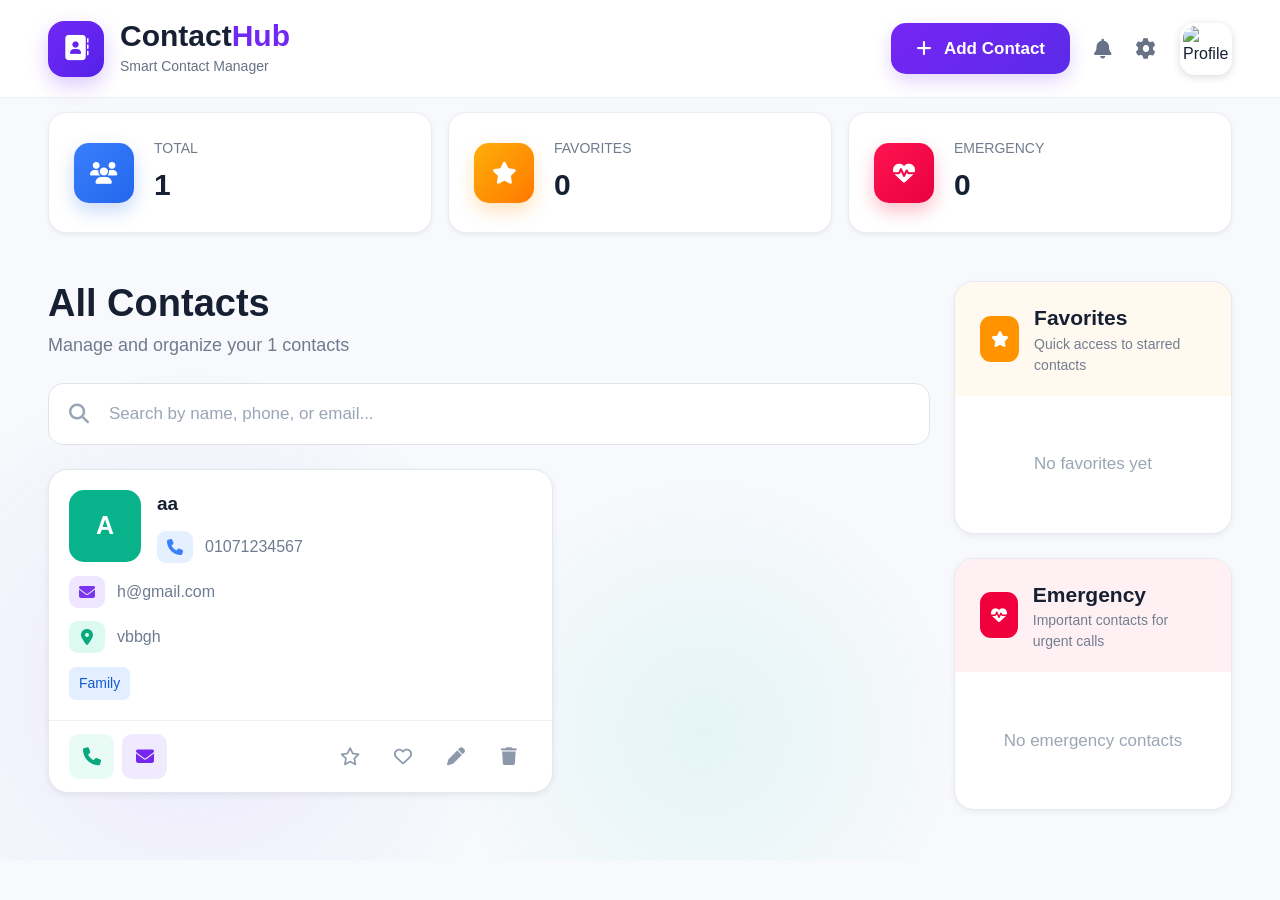
==== ContactHub/index.html @ 621152bf "Application Design" ====
<!DOCTYPE html>
<html lang="en">
<head>
    <meta charset="UTF-8">
    <meta name="viewport" content="width=device-width, initial-scale=1.0">

    <title>ContactHub</title>

    <!-- Bootstrap -->
    <link
        href="https://cdn.jsdelivr.net/npm/bootstrap@5.3.8/dist/css/bootstrap.min.css"
        rel="stylesheet"
    >

    <!-- Font Awesome -->
    <link
        rel="stylesheet"
        href="https://cdnjs.cloudflare.com/ajax/libs/font-awesome/6.7.2/css/all.min.css"
    >

    <!-- Custom CSS -->
    <link rel="stylesheet" href="./css/style.css">


    
</head>

<body>

<!-- ================= HEADER ================= -->

<nav class="navbar">
    <div class="container-fluid px-4 px-lg-5">

        <div class="d-flex align-items-center gap-3">

            <div class="brand-icon">
                <i class="fa-solid fa-address-book"></i>
            </div>

            <div>
                <div class="brand-title">
                    Contact<span>Hub</span>
                </div>

                <div class="brand-subtitle">
                    Smart Contact Manager
                </div>
            </div>

        </div>

        <div class="header-actions d-flex align-items-center gap-4">

            <button
    class="btn add-btn"
    data-bs-toggle="modal"
    data-bs-target="#addContactModal"
>
    <i class="fa-solid fa-plus me-2"></i>
    Add Contact
</button>

            <i class="fa-solid fa-bell header-icon"></i>

            <i class="fa-solid fa-gear header-icon"></i>

            <img
                src="https://i.pravatar.cc/100?img=12"
                class="profile"
                alt="Profile"
            >

        </div>

    </div>
</nav>


<!-- ================= DASHBOARD ================= -->

<main class="dashboard">

    <div class="container-fluid px-4 px-lg-5">

        <!-- ================= STATS ================= -->

        <div class="row g-3 mb-5">

            <!-- TOTAL -->
            <div class="col-lg-4 col-md-6">

                <div class="stat-card">

                    <div class="stat-icon blue">
                        <i class="fa-solid fa-users"></i>
                    </div>

                    <div>
                        <div class="stat-label">Total</div>
                        <div class="stat-number">1</div>
                    </div>

                </div>

            </div>


            <!-- FAVORITES -->
            <div class="col-lg-4 col-md-6">

                <div class="stat-card">

                    <div class="stat-icon orange">
                        <i class="fa-solid fa-star"></i>
                    </div>

                    <div>
                        <div class="stat-label">Favorites</div>
                        <div class="stat-number">0</div>
                    </div>

                </div>

            </div>


            <!-- EMERGENCY -->
            <div class="col-lg-4 col-md-6">

                <div class="stat-card">

                    <div class="stat-icon red">
                        <i class="fa-solid fa-heart-pulse"></i>
                    </div>

                    <div>
                        <div class="stat-label">Emergency</div>
                        <div class="stat-number">0</div>
                    </div>

                </div>

            </div>

        </div>


        <!-- ================= CONTENT ================= -->

        <div class="row g-4">

            <!-- ================= LEFT ================= -->

            <div class="col-xl-9 col-lg-8">

                <div class="mb-4">

                    <h1 class="section-title">
                        All Contacts
                    </h1>

                    <p class="section-subtitle">
                        Manage and organize your 1 contacts
                    </p>

                </div>


                <!-- SEARCH -->

                <div class="search-box mb-4">

                    <i class="fa-solid fa-magnifying-glass"></i>

                    <input
                        type="text"
                        placeholder="Search by name, phone, or email..."
                    >

                </div>


                <!-- CONTACT CARD -->

                <div class="row">

                    <div class="col-xl-7 col-lg-9 col-md-8">

                        <div class="contact-card">

                            <!-- BODY -->

                            <div class="contact-body">

                                <div class="d-flex gap-3">

                                    <div class="avatar">
                                        A
                                    </div>

                                    <div class="flex-grow-1">

                                        <div class="contact-name">
                                            aa
                                        </div>

                                        <!-- PHONE -->

                                        <div class="contact-info">

                                            <div class="info-icon phone-icon">
                                                <i class="fa-solid fa-phone"></i>
                                            </div>

                                            <span>
                                                01071234567
                                            </span>

                                        </div>

                                    </div>

                                </div>


                                <!-- EMAIL -->

                                <div class="contact-info">

                                    <div class="info-icon mail-icon">
                                        <i class="fa-solid fa-envelope"></i>
                                    </div>

                                    <span>
                                        h@gmail.com
                                    </span>

                                </div>


                                <!-- LOCATION -->

                                <div class="contact-info">

                                    <div class="info-icon location-icon">
                                        <i class="fa-solid fa-location-dot"></i>
                                    </div>

                                    <span>
                                        vbbgh
                                    </span>

                                </div>


                                <!-- TAG -->

                                <span class="tag">
                                    Family
                                </span>

                            </div>


                            <!-- FOOTER -->

                            <div class="contact-footer">

                                <div class="footer-actions">

                                    <button class="action-btn action-phone">
                                        <i class="fa-solid fa-phone"></i>
                                    </button>

                                    <button class="action-btn action-mail">
                                        <i class="fa-solid fa-envelope"></i>
                                    </button>

                                </div>


                                <div class="footer-actions">

                                    <button class="action-btn action-normal">
                                        <i class="fa-regular fa-star"></i>
                                    </button>

                                    <button class="action-btn action-normal">
                                        <i class="fa-regular fa-heart"></i>
                                    </button>

                                    <button class="action-btn action-normal">
                                        <i class="fa-solid fa-pen"></i>
                                    </button>

                                    <button class="action-btn action-normal">
                                        <i class="fa-solid fa-trash"></i>
                                    </button>

                                </div>

                            </div>

                        </div>

                    </div>

                </div>

            </div>


            <!-- ================= RIGHT ================= -->

            <div class="col-xl-3 col-lg-4">

                <!-- FAVORITES -->

                <div class="side-card mb-4">

                    <div class="side-header favorite-header">

                        <div class="side-icon orange">
                            <i class="fa-solid fa-star"></i>
                        </div>

                        <div>

                            <div class="side-title">
                                Favorites
                            </div>

                            <div class="side-subtitle">
                                Quick access to starred contacts
                            </div>

                        </div>

                    </div>

                    <div class="empty-message">
                        No favorites yet
                    </div>

                </div>


                <!-- EMERGENCY -->

                <div class="side-card">

                    <div class="side-header emergency-header">

                        <div class="side-icon red">
                            <i class="fa-solid fa-heart-pulse"></i>
                        </div>

                        <div>

                            <div class="side-title">
                                Emergency
                            </div>

                            <div class="side-subtitle">
                                Important contacts for urgent calls
                            </div>

                        </div>

                    </div>

                    <div class="empty-message">
                        No emergency contacts
                    </div>

                </div>

            </div>

        </div>

    </div>

</main>












<!-- ================= ADD CONTACT MODAL ================= -->

<!-- ADD CONTACT MODAL -->

<div
    class="modal fade"
    id="addContactModal"
    tabindex="-1"
    aria-labelledby="addContactModalLabel"
    aria-hidden="true"
>
    <div class="modal-dialog modal-dialog-centered modal-lg">

        <div class="modal-content contact-modal">

            <!-- HEADER -->
            <div class="modal-header contact-modal-header">

                <h2
                    class="modal-title"
                    id="addContactModalLabel"
                >
                    Add New Contact
                </h2>

                <button
                    type="button"
                    class="btn-close custom-close"
                    data-bs-dismiss="modal"
                    aria-label="Close"
                ></button>

            </div>


            <!-- BODY -->
            <div class="modal-body contact-modal-body">

                <form>

                    <!-- PROFILE PHOTO -->

                    <div class="text-center profile-upload">

                        <div class="profile-placeholder">
                            <i class="fa-solid fa-user"></i>
                        </div>

                        <button
                            type="button"
                            class="change-photo-btn"
                        >
                            <i class="fa-solid fa-camera me-2"></i>
                            Change Photo
                        </button>

                    </div>


                    <!-- FULL NAME -->

                    <div class="form-group-custom">

                        <label>
                            Full Name
                            <span>*</span>
                        </label>

                        <input
                            type="text"
                            class="form-control custom-input"
                            placeholder="Enter full name"
                        >

                    </div>


                    <!-- PHONE -->

                    <div class="form-group-custom">

                        <label>
                            Phone Number
                            <span>*</span>
                        </label>

                        <input
                            type="tel"
                            class="form-control custom-input"
                            placeholder="e.g., 01012345678"
                        >

                    </div>


                    <!-- EMAIL -->

                    <div class="form-group-custom">

                        <label>
                            Email Address
                        </label>

                        <input
                            type="email"
                            class="form-control custom-input"
                            placeholder="name@example.com"
                        >

                    </div>


                    <!-- ADDRESS -->

                    <div class="form-group-custom">

                        <label>
                            Address
                        </label>

                        <input
                            type="text"
                            class="form-control custom-input"
                            placeholder="Enter address"
                        >

                    </div>


                    <!-- GROUP -->

                    <div class="form-group-custom">

                        <label>
                            Group
                        </label>

                        <select class="form-select custom-input">

                            <option selected>
                                Select a group
                            </option>

                            <option>Family</option>
                            <option>Friends</option>
                            <option>Work</option>
                            <option>Other</option>

                        </select>

                    </div>


                    <!-- NOTES -->

                    <div class="form-group-custom">

                        <label>
                            Notes
                        </label>

                        <textarea
                            class="form-control custom-input notes-input"
                            placeholder="Add notes about this contact"
                        ></textarea>

                    </div>


                    <!-- CHECKBOXES -->

                    <div class="contact-options">

                        <div class="custom-check">

                            <input
                                type="checkbox"
                                id="favorite"
                            >

                            <label for="favorite">
                                <i class="fa-solid fa-star"></i>
                                Favorite
                            </label>

                        </div>


                        <div class="custom-check">

                            <input
                                type="checkbox"
                                id="emergency"
                            >

                            <label for="emergency">
                                <i class="fa-solid fa-heart-pulse"></i>
                                Emergency
                            </label>

                        </div>

                    </div>

                </form>

            </div>


            <!-- FOOTER -->

            <div class="modal-footer contact-modal-footer">

                <button
                    type="button"
                    class="cancel-btn"
                    data-bs-dismiss="modal"
                >
                    Cancel
                </button>

                <button
                    type="button"
                    class="save-btn"
                >
                    <i class="fa-solid fa-check me-2"></i>
                    Save Contact
                </button>

            </div>

        </div>

    </div>
</div>

















<script src="https://cdn.jsdelivr.net/npm/bootstrap@5.3.8/dist/js/bootstrap.bundle.min.js"></script>

</body>
</html>
---- ContactHub/css/style.css ----
:root {
            --primary: #7228f5;
            --primary-dark: #6520df;
            --text: #172033;
            --muted: #778197;
            --bg: #f7f9fc;
        }

        body {
            margin: 0;
            font-family: Arial, sans-serif;
            color: var(--text);
            background:
                radial-gradient(
                    circle at 15% 80%,
                    rgba(112, 55, 255, 0.08),
                    transparent 25%
                ),
                radial-gradient(
                    circle at 55% 85%,
                    rgba(0, 200, 170, 0.08),
                    transparent 25%
                ),
                #f7f9fc;
        }

        /* ================= HEADER ================= */

        .navbar {
            height: 98px;
            background: rgba(255, 255, 255, 0.95);
            border-bottom: 1px solid #edf0f5;
        }

        .brand-icon {
            width: 56px;
            height: 56px;
            border-radius: 16px;
            background: linear-gradient(135deg, #7128f5, #5421e8);
            color: white;
            display: flex;
            align-items: center;
            justify-content: center;
            font-size: 25px;
            box-shadow: 0 8px 20px rgba(114, 40, 245, 0.25);
        }

        .brand-title {
            font-size: 30px;
            font-weight: 700;
            line-height: 1;
        }

        .brand-title span {
            color: var(--primary);
        }

        .brand-subtitle {
            color: #687286;
            font-size: 14px;
            margin-top: 5px;
        }

        .add-btn {
            background: linear-gradient(135deg, #7625f5, #5b2be8);
            border: 0;
            border-radius: 15px;
            color: white;
            font-weight: 700;
            padding: 13px 25px;
            font-size: 17px;
            box-shadow: 0 7px 18px rgba(114, 40, 245, 0.2);
        }

        .header-icon {
            color: #687286;
            font-size: 20px;
            cursor: pointer;
        }

        .profile {
            width: 52px;
            height: 52px;
            border-radius: 15px;
            object-fit: cover;
            border: 3px solid white;
            box-shadow: 0 2px 8px rgba(0, 0, 0, .15);
        }

        /* ================= MAIN ================= */

        .dashboard {
            padding-top: 14px;
            padding-bottom: 50px;
        }

        /* ================= STAT CARDS ================= */

        .stat-card {
            background: white;
            border: 1px solid #e9edf2;
            border-radius: 18px;
            min-height: 112px;
            padding: 25px;
            box-shadow: 0 2px 5px rgba(0, 0, 0, .06);
            display: flex;
            align-items: center;
            gap: 20px;
        }

        .stat-icon {
            width: 60px;
            height: 60px;
            flex-shrink: 0;
            border-radius: 15px;
            display: flex;
            align-items: center;
            justify-content: center;
            color: white;
            font-size: 22px;
        }

        .stat-icon.blue {
            background: linear-gradient(135deg, #397ffb, #2366ed);
            box-shadow: 0 8px 18px rgba(42, 110, 240, .25);
        }

        .stat-icon.orange {
            background: linear-gradient(135deg, #ffae0a, #ff7900);
            box-shadow: 0 8px 18px rgba(255, 145, 0, .25);
        }

        .stat-icon.red {
            background: linear-gradient(135deg, #ff1450, #e8003f);
            box-shadow: 0 8px 18px rgba(239, 0, 60, .25);
        }

        .stat-label {
            color: #717b8e;
            font-size: 14px;
            text-transform: uppercase;
            margin-bottom: 3px;
        }

        .stat-number {
            font-size: 30px;
            font-weight: 700;
        }

        /* ================= CONTACTS ================= */

        .section-title {
            font-size: 38px;
            font-weight: 700;
            margin-bottom: 5px;
        }

        .section-subtitle {
            color: #717b8e;
            font-size: 18px;
        }

        .search-box {
            height: 62px;
            background: white;
            border: 1px solid #dfe4eb;
            border-radius: 15px;
            display: flex;
            align-items: center;
            padding: 0 20px;
        }

        .search-box i {
            color: #9aa5b7;
            font-size: 20px;
            margin-right: 18px;
        }

        .search-box input {
            border: 0;
            outline: 0;
            width: 100%;
            font-size: 17px;
            color: #333;
        }

        .search-box input::placeholder {
            color: #9aa5b7;
        }

        /* ================= CONTACT CARD ================= */

        .contact-card {
            background: white;
            border: 1px solid #e5e8ed;
            border-radius: 20px;
            overflow: hidden;
            box-shadow: 0 2px 6px rgba(0, 0, 0, .07);
        }

        .contact-body {
            padding: 20px;
        }

        .avatar {
            width: 72px;
            height: 72px;
            border-radius: 15px;
            background: #08b28a;
            color: white;
            font-size: 25px;
            font-weight: 600;
            display: flex;
            align-items: center;
            justify-content: center;
            flex-shrink: 0;
        }

        .contact-name {
            font-size: 19px;
            font-weight: 700;
        }

        .contact-info {
            color: #6f7b90;
            margin-top: 13px;
            display: flex;
            align-items: center;
            gap: 12px;
        }

        .info-icon {
            width: 36px;
            height: 32px;
            border-radius: 9px;
            display: flex;
            align-items: center;
            justify-content: center;
            flex-shrink: 0;
        }

        .phone-icon {
            color: #397ffb;
            background: #e4efff;
        }

        .mail-icon {
            color: #7a35ee;
            background: #eee7ff;
        }

        .location-icon {
            color: #08a97d;
            background: #dcfaef;
        }

        .tag {
            display: inline-block;
            background: #e3efff;
            color: #1558d0;
            border-radius: 7px;
            padding: 6px 10px;
            margin-top: 14px;
            font-size: 14px;
        }

        .contact-footer {
            border-top: 1px solid #edf0f4;
            min-height: 72px;
            display: flex;
            align-items: center;
            justify-content: space-between;
            padding: 12px 20px;
        }

        .footer-actions {
            display: flex;
            gap: 8px;
        }

        .action-btn {
            width: 45px;
            height: 45px;
            border: 0;
            border-radius: 10px;
            display: flex;
            align-items: center;
            justify-content: center;
            font-size: 18px;
        }

        .action-phone {
            color: #08a97d;
            background: #e9fbf5;
        }

        .action-mail {
            color: #7527ee;
            background: #f0eaff;
        }

        .action-normal {
            color: #8d98aa;
            background: transparent;
        }

        /* ================= RIGHT SIDEBAR ================= */

        .side-card {
            background: white;
            border: 1px solid #e6e9ed;
            border-radius: 20px;
            overflow: hidden;
            min-height: 230px;
            box-shadow: 0 2px 6px rgba(0, 0, 0, .06);
        }

        .side-header {
            min-height: 92px;
            display: flex;
            align-items: center;
            padding: 20px 25px;
            gap: 15px;
        }

        .favorite-header {
            background: #fff9ef;
        }

        .emergency-header {
            background: #fff1f3;
        }

        .side-icon {
            width: 46px;
            height: 46px;
            border-radius: 11px;
            color: white;
            display: flex;
            align-items: center;
            justify-content: center;
        }

        .side-icon.orange {
            background: #ff9400;
        }

        .side-icon.red {
            background: #f0003d;
        }

        .side-title {
            font-size: 21px;
            font-weight: 700;
        }

        .side-subtitle {
            color: #737e91;
            font-size: 14px;
        }

        .empty-message {
            min-height: 137px;
            display: flex;
            align-items: center;
            justify-content: center;
            color: #9ba5b5;
            font-size: 17px;
        }

        /* ================= RESPONSIVE ================= */

        @media (max-width: 991.98px) {

            .navbar {
                height: auto;
                padding: 15px 0;
            }

            .brand-title {
                font-size: 24px;
            }

            .brand-icon {
                width: 48px;
                height: 48px;
            }

            .header-actions {
                margin-top: 15px;
            }

            .section-title {
                font-size: 32px;
            }

            .side-card {
                margin-top: 25px;
            }
        }

        @media (max-width: 575.98px) {

            .brand-subtitle {
                display: none;
            }

            .header-actions .add-btn {
                font-size: 14px;
                padding: 10px 13px;
            }

            .header-icon {
                font-size: 17px;
            }

            .profile {
                width: 42px;
                height: 42px;
            }

            .stat-card {
                min-height: 95px;
                padding: 18px;
            }

            .stat-icon {
                width: 50px;
                height: 50px;
            }

            .section-title {
                font-size: 28px;
            }

            .contact-body {
                padding: 16px;
            }
        }
   














/* =========================================
   ADD CONTACT MODAL
========================================= */

.contact-modal {
    border: none;
    border-radius: 20px;
    overflow: hidden;
    background: #fff;
}


/* HEADER */

.contact-modal-header {
    padding: 25px 30px;
    border-bottom: 1px solid #edf0f4;
}

.contact-modal-header .modal-title {
    color: #10213b;
    font-size: 28px;
    font-weight: 700;
}

.custom-close {
    opacity: 1;
    width: 20px;
    height: 20px;
    background-size: 18px;
}


/* BODY */

.contact-modal-body {
    padding: 32px 30px 15px;
}


/* PROFILE */

.profile-upload {
    margin-bottom: 40px;
}

.profile-placeholder {
    width: 132px;
    height: 132px;
    margin: 0 auto 18px;

    border-radius: 50%;

    background: linear-gradient(
        135deg,
        #4d91f7,
        #2868ed
    );

    display: flex;
    align-items: center;
    justify-content: center;

    color: white;
    font-size: 42px;

    box-shadow: 0 8px 20px rgba(47, 115, 240, 0.15);
}

.change-photo-btn {
    border: none;
    background: #f2f3f6;
    color: #172d4d;

    padding: 12px 22px;

    border-radius: 10px;

    font-size: 18px;

    transition: 0.3s;
}

.change-photo-btn:hover {
    background: #e8e9ed;
}


/* FORM GROUP */

.form-group-custom {
    margin-bottom: 28px;
}

.form-group-custom label {
    display: block;

    margin-bottom: 10px;

    color: #172d4d;

    font-size: 19px;
    font-weight: 400;
}

.form-group-custom label span {
    color: #ff0060;
}


/* INPUTS */

.custom-input {
    min-height: 62px;

    border: 1px solid #dce1e8;

    border-radius: 15px;

    background: #f9fafb;

    padding: 0 22px;

    font-size: 18px;

    color: #1c2c45;
}

.custom-input::placeholder {
    color: #7b8798;
}

.custom-input:focus {
    background: #fff;

    border-color: #7427f5;

    box-shadow:
        0 0 0 3px rgba(116, 39, 245, 0.1);
}


/* SELECT */

select.custom-input {
    cursor: pointer;
}


/* TEXTAREA */

.notes-input {
    height: 90px;

    padding-top: 17px;

    resize: none;
}


/* CHECKBOX OPTIONS */

.contact-options {
    display: flex;
    align-items: center;

    gap: 28px;

    margin-top: 5px;
    margin-bottom: 20px;
}

.custom-check {
    display: flex;
    align-items: center;
    gap: 9px;
}

.custom-check input {
    appearance: none;

    width: 26px;
    height: 26px;

    border: 1px solid #6d747d;

    border-radius: 4px;

    background: white;

    cursor: pointer;

    position: relative;
}

.custom-check input:checked {
    background: #7427f5;
    border-color: #7427f5;
}

.custom-check input:checked::after {
    content: "✓";

    position: absolute;

    color: white;

    font-size: 17px;
    font-weight: bold;

    left: 5px;
    top: 0px;
}

.custom-check label {
    margin: 0;

    font-size: 19px;

    color: #253b58;

    cursor: pointer;
}

.custom-check:first-child label i {
    color: #ffb000;
}

.custom-check:last-child label i {
    color: #ff0060;
}


/* FOOTER */

.contact-modal-footer {
    border-top: none;

    padding: 5px 30px 32px;

    display: flex;

    gap: 15px;
}

.cancel-btn,
.save-btn {
    height: 60px;

    border: none;

    border-radius: 15px;

    font-size: 18px;

    font-weight: 600;

    flex: 1;
}

.cancel-btn {
    background: #f1f2f5;
    color: #172d4d;
}

.cancel-btn:hover {
    background: #e7e8ec;
}

.save-btn {
    background: linear-gradient(
        135deg,
        #8122f7,
        #5238ee
    );

    color: white;

    box-shadow: 0 8px 18px rgba(106, 40, 245, 0.2);
}

.save-btn:hover {
    color: white;

    background: linear-gradient(
        135deg,
        #7218e8,
        #4630dd
    );
}
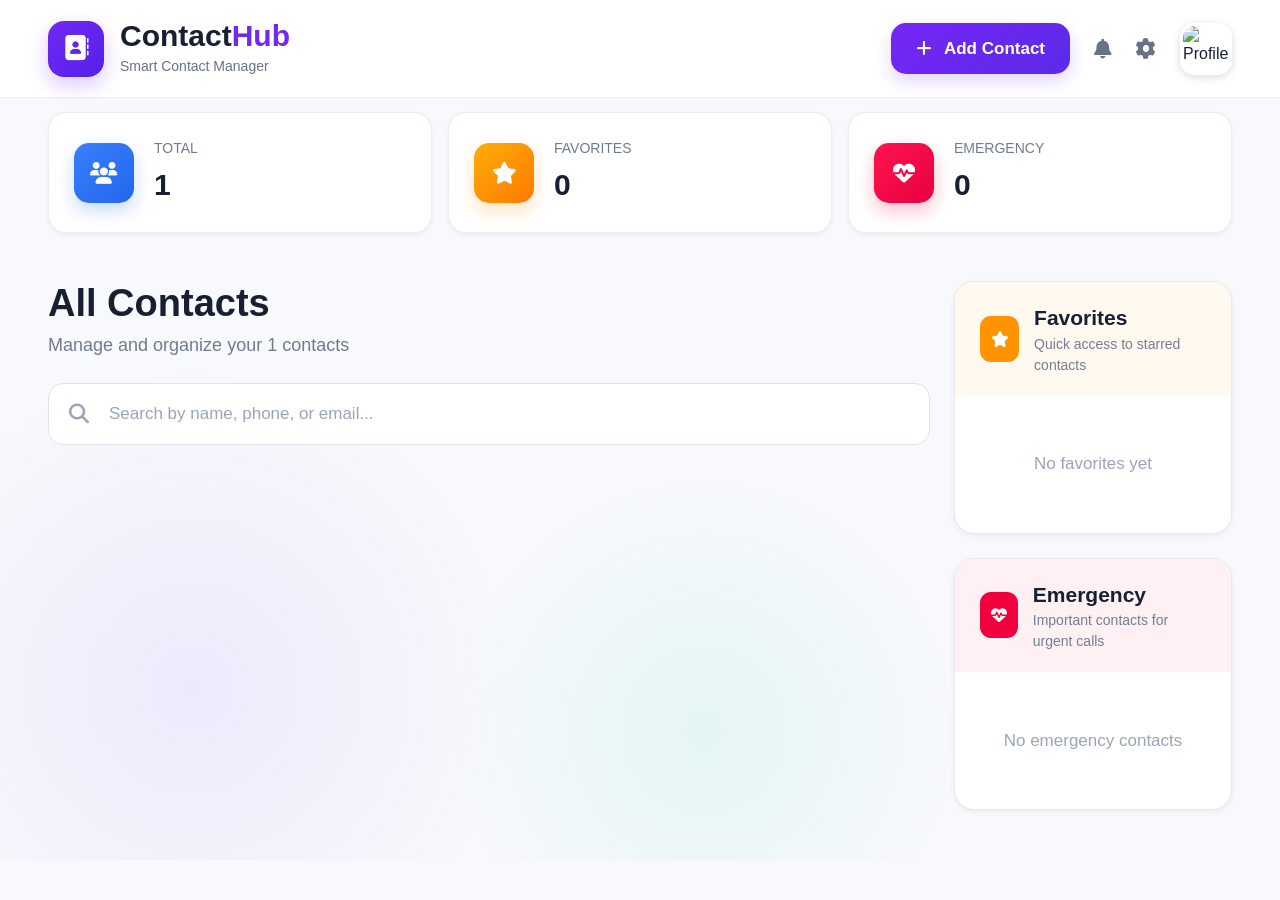
==== commit 0e3eca96: "make function add contact make function for disply bind data" ====
--- a/ContactHub/index.html
+++ b/ContactHub/index.html
@@ -53,13 +53,12 @@
         <div class="header-actions d-flex align-items-center gap-4">
 
             <button
-    class="btn add-btn"
-    data-bs-toggle="modal"
-    data-bs-target="#addContactModal"
->
-    <i class="fa-solid fa-plus me-2"></i>
-    Add Contact
-</button>
+                class="btn add-btn"
+                data-bs-toggle="modal"
+                data-bs-target="#addContactModal">
+                <i class="fa-solid fa-plus me-2"></i>
+                Add Contact
+            </button>
 
             <i class="fa-solid fa-bell header-icon"></i>
 
@@ -183,128 +182,9 @@
 
                 <!-- CONTACT CARD -->
 
-                <div class="row">
-
-                    <div class="col-xl-7 col-lg-9 col-md-8">
-
-                        <div class="contact-card">
-
-                            <!-- BODY -->
-
-                            <div class="contact-body">
-
-                                <div class="d-flex gap-3">
-
-                                    <div class="avatar">
-                                        A
-                                    </div>
-
-                                    <div class="flex-grow-1">
-
-                                        <div class="contact-name">
-                                            aa
-                                        </div>
-
-                                        <!-- PHONE -->
-
-                                        <div class="contact-info">
-
-                                            <div class="info-icon phone-icon">
-                                                <i class="fa-solid fa-phone"></i>
-                                            </div>
-
-                                            <span>
-                                                01071234567
-                                            </span>
-
-                                        </div>
-
-                                    </div>
-
-                                </div>
-
-
-                                <!-- EMAIL -->
-
-                                <div class="contact-info">
-
-                                    <div class="info-icon mail-icon">
-                                        <i class="fa-solid fa-envelope"></i>
-                                    </div>
-
-                                    <span>
-                                        h@gmail.com
-                                    </span>
-
-                                </div>
-
-
-                                <!-- LOCATION -->
-
-                                <div class="contact-info">
-
-                                    <div class="info-icon location-icon">
-                                        <i class="fa-solid fa-location-dot"></i>
-                                    </div>
-
-                                    <span>
-                                        vbbgh
-                                    </span>
-
-                                </div>
-
-
-                                <!-- TAG -->
-
-                                <span class="tag">
-                                    Family
-                                </span>
-
-                            </div>
-
-
-                            <!-- FOOTER -->
-
-                            <div class="contact-footer">
-
-                                <div class="footer-actions">
-
-                                    <button class="action-btn action-phone">
-                                        <i class="fa-solid fa-phone"></i>
-                                    </button>
-
-                                    <button class="action-btn action-mail">
-                                        <i class="fa-solid fa-envelope"></i>
-                                    </button>
-
-                                </div>
-
-
-                                <div class="footer-actions">
-
-                                    <button class="action-btn action-normal">
-                                        <i class="fa-regular fa-star"></i>
-                                    </button>
-
-                                    <button class="action-btn action-normal">
-                                        <i class="fa-regular fa-heart"></i>
-                                    </button>
-
-                                    <button class="action-btn action-normal">
-                                        <i class="fa-solid fa-pen"></i>
-                                    </button>
-
-                                    <button class="action-btn action-normal">
-                                        <i class="fa-solid fa-trash"></i>
-                                    </button>
-
-                                </div>
-
-                            </div>
-
-                        </div>
-
-                    </div>
+                <div class="row g-4" id="contacts">
+
+                   
 
                 </div>
 
@@ -467,6 +347,9 @@
                             type="text"
                             class="form-control custom-input"
                             placeholder="Enter full name"
+                            name="name"
+                            id="name"
+                            required
                         >
 
                     </div>
@@ -485,6 +368,9 @@
                             type="tel"
                             class="form-control custom-input"
                             placeholder="e.g., 01012345678"
+                            name="phone"
+                            id="phone"
+                            required
                         >
 
                     </div>
@@ -502,6 +388,8 @@
                             type="email"
                             class="form-control custom-input"
                             placeholder="name@example.com"
+                            name="email"
+                            id="email"
                         >
 
                     </div>
@@ -519,6 +407,8 @@
                             type="text"
                             class="form-control custom-input"
                             placeholder="Enter address"
+                            name="address"
+                            id="address"
                         >
 
                     </div>
@@ -534,14 +424,14 @@
 
                         <select class="form-select custom-input">
 
-                            <option selected>
+                            <option id="group" selected>
                                 Select a group
                             </option>
 
-                            <option>Family</option>
-                            <option>Friends</option>
-                            <option>Work</option>
-                            <option>Other</option>
+                            <option value="family">Family</option>
+                            <option value="friends">Friends</option>
+                            <option value="work">Work</option>
+                            <option value="other">Other</option>
 
                         </select>
 
@@ -557,6 +447,8 @@
                         </label>
 
                         <textarea
+                            name="notes"
+                            id="notes"
                             class="form-control custom-input notes-input"
                             placeholder="Add notes about this contact"
                         ></textarea>
@@ -573,6 +465,7 @@
                             <input
                                 type="checkbox"
                                 id="favorite"
+                                
                             >
 
                             <label for="favorite">
@@ -619,6 +512,7 @@
                 <button
                     type="button"
                     class="save-btn"
+                    onclick="saveContact()"
                 >
                     <i class="fa-solid fa-check me-2"></i>
                     Save Contact
@@ -648,6 +542,7 @@
 
 
 <script src="https://cdn.jsdelivr.net/npm/bootstrap@5.3.8/dist/js/bootstrap.bundle.min.js"></script>
+<script src="./js/script.js"></script>
 
 </body>
 </html>
